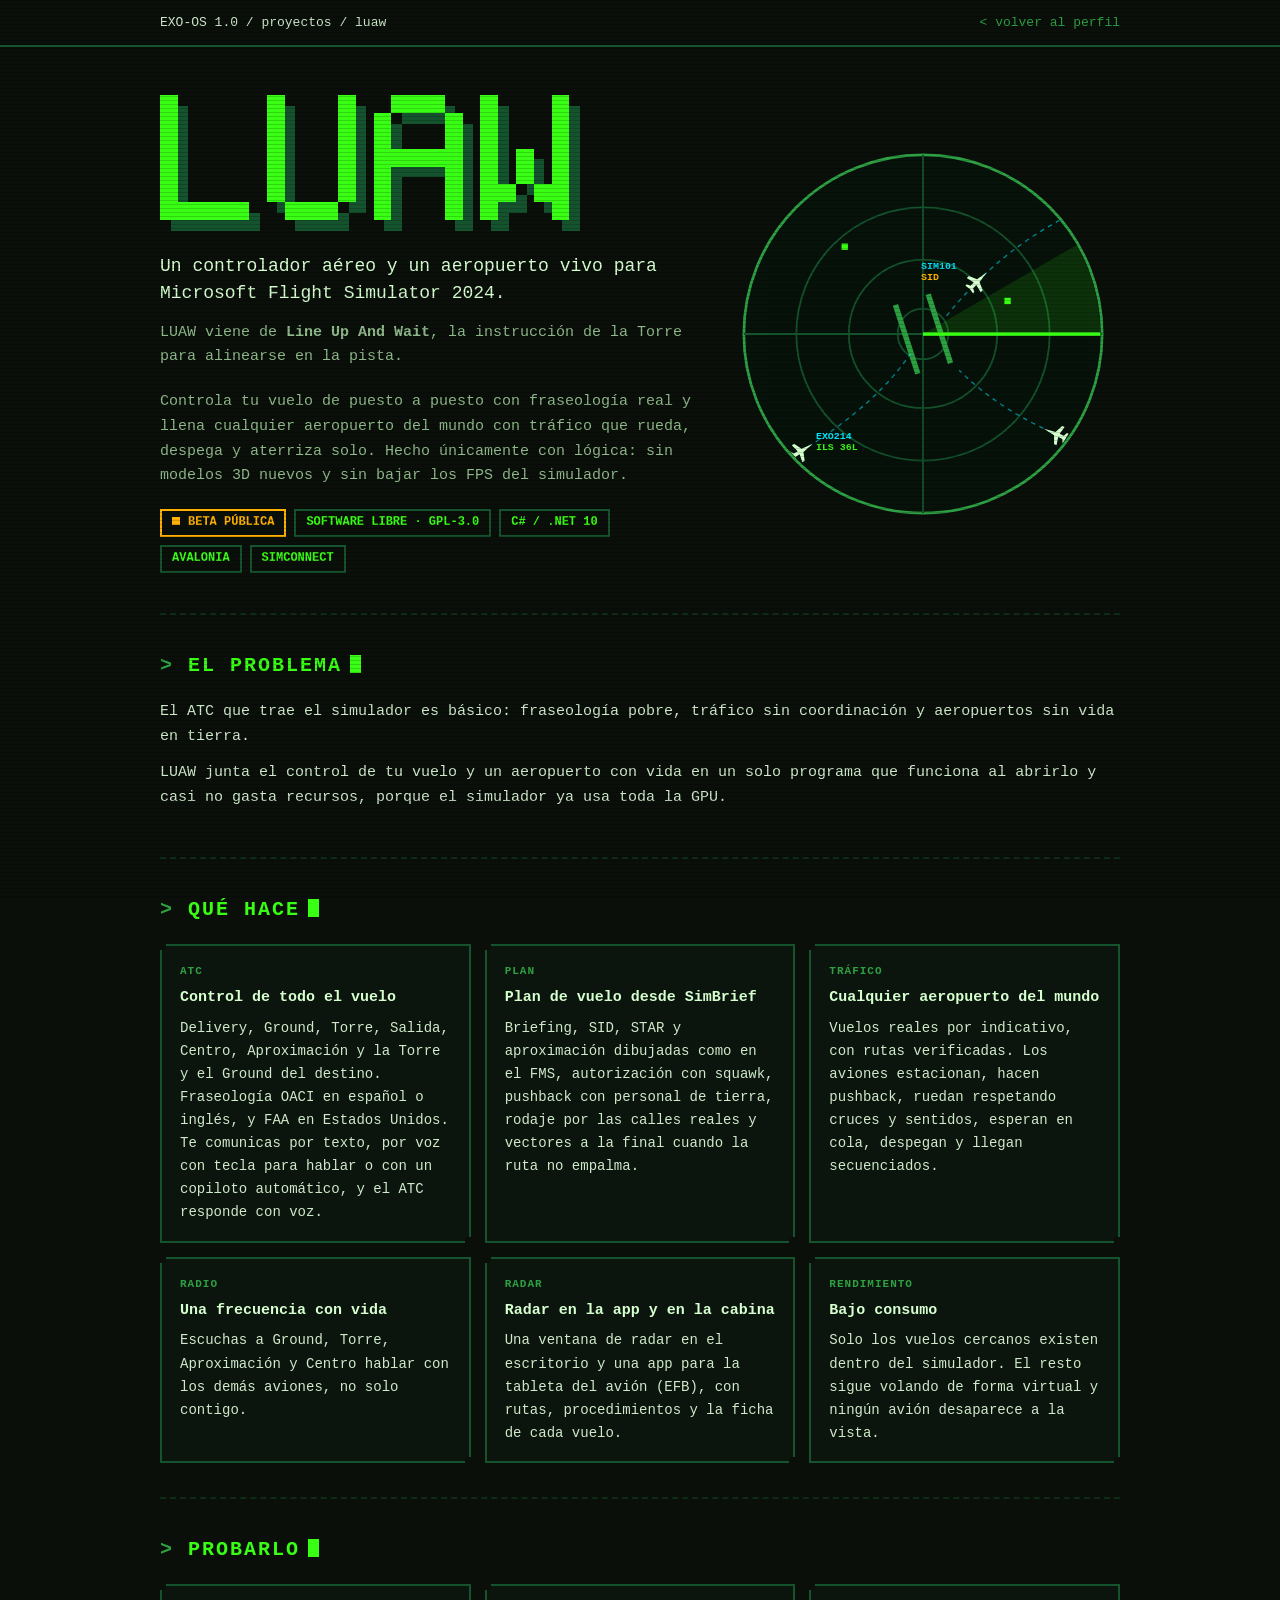
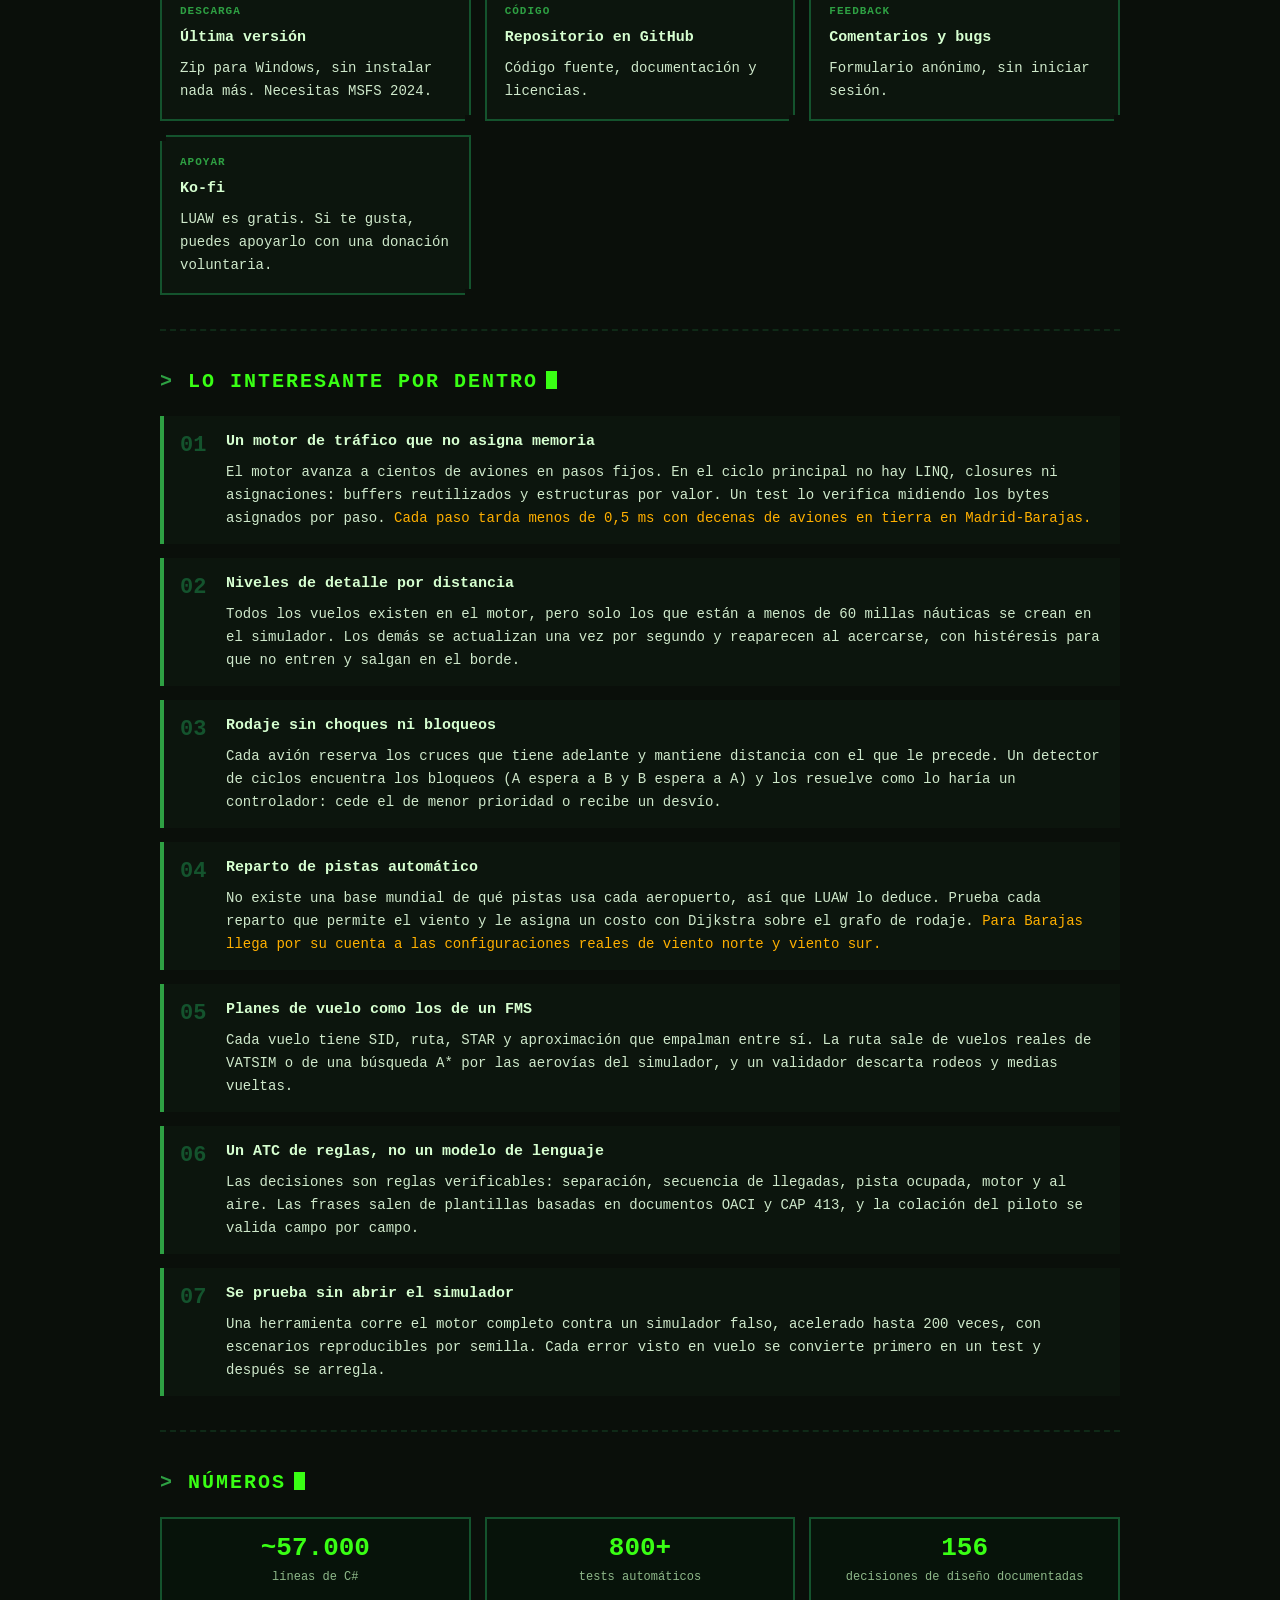
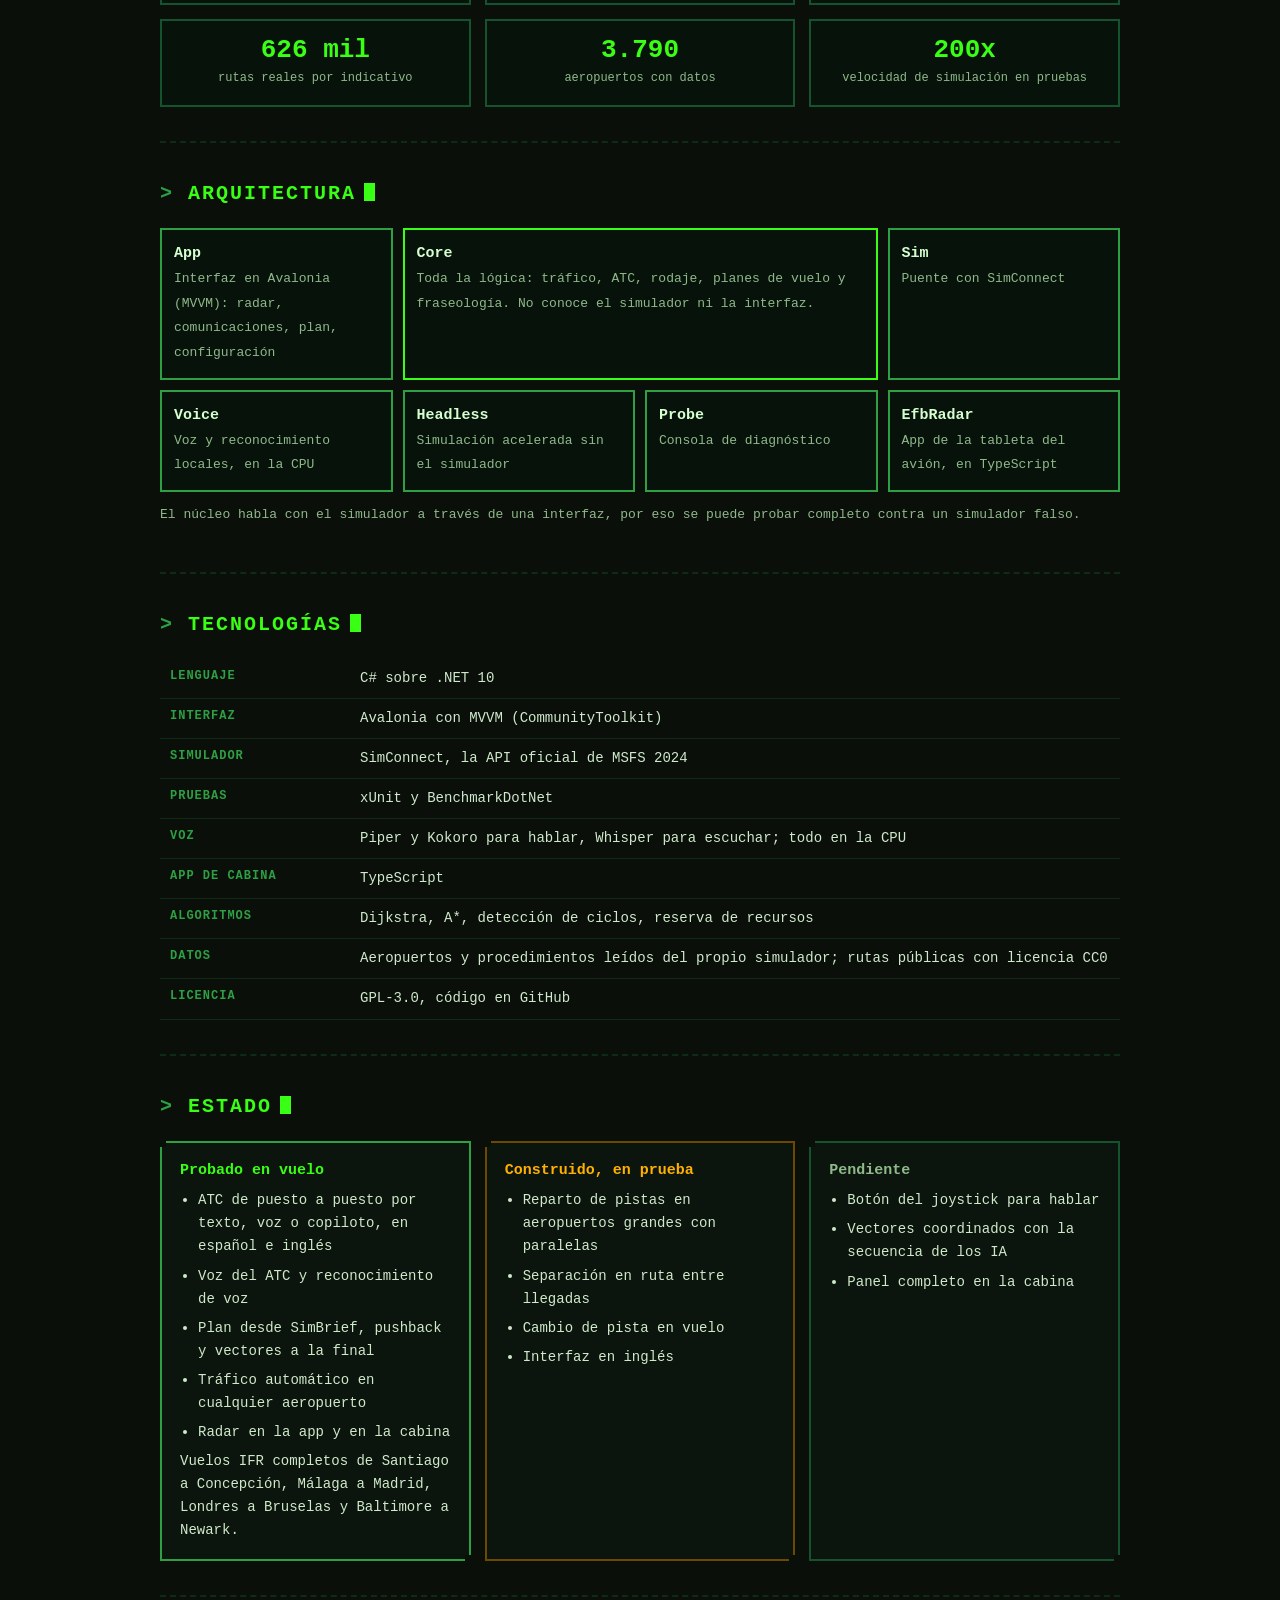
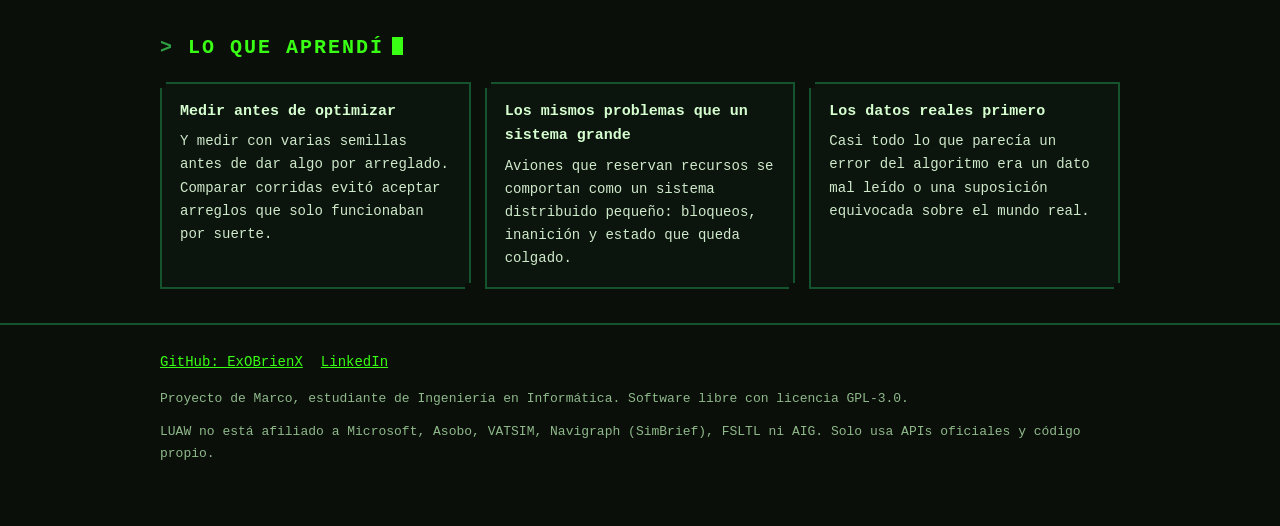
==== docs/luaw/index.html @ 966541e1 "SimATC ahora es LUAW: tarjeta, pagina del proyecto actualizada y redireccion" ====
<!doctype html>
<html lang="es">
<head>
<meta charset="utf-8">
<meta name="viewport" content="width=device-width, initial-scale=1">
<title>LUAW — ATC y tráfico IA para MSFS 2024</title>
<meta name="description" content="LUAW (Line Up And Wait): un controlador aéreo y un aeropuerto vivo para Microsoft Flight Simulator 2024. Software libre en C# / .NET, en beta.">
<link rel="icon" type="image/png" href="logo.png">
<link rel="stylesheet" href="../proyecto.css">
</head>
<body>

<header class="top">
  <div class="wrap">
    <span>EXO-OS 1.0 / proyectos / luaw</span>
    <a href="https://github.com/ExOBrienX">&lt; volver al perfil</a>
  </div>
</header>

<main class="wrap">

  <div class="hero">
    <div>
      <h1>LUAW</h1>
      <img class="title" src="titulo.svg" alt="LUAW" width="236" height="76">
      <p class="lead">Un controlador aéreo y un aeropuerto vivo para Microsoft Flight Simulator 2024.</p>
      <p class="sub">LUAW viene de <b>Line Up And Wait</b>, la instrucción de la Torre para alinearse en la pista.</p>
      <p class="sub">Controla tu vuelo de puesto a puesto con fraseología real y llena cualquier aeropuerto del mundo con tráfico que rueda, despega y aterriza solo. Hecho únicamente con lógica: sin modelos 3D nuevos y sin bajar los FPS del simulador.</p>
      <ul class="chips">
        <li class="wip">BETA PÚBLICA</li>
        <li>SOFTWARE LIBRE · GPL-3.0</li>
        <li>C# / .NET 10</li>
        <li>AVALONIA</li>
        <li>SIMCONNECT</li>
      </ul>
    </div>

    <svg class="radar" viewBox="0 0 420 420" role="img" aria-label="Animación decorativa de un radar con aviones">
      <defs><clipPath id="scope"><circle cx="210" cy="210" r="196"/></clipPath></defs>
      <circle cx="210" cy="210" r="198" fill="#07130a" stroke="#2ea043" stroke-width="3"/>
      <g fill="none" stroke="#14532d" stroke-width="2">
        <circle cx="210" cy="210" r="140"/><circle cx="210" cy="210" r="82"/><circle cx="210" cy="210" r="28"/>
        <path d="M12 210H408M210 12V408"/>
      </g>
      <g clip-path="url(#scope)">
        <!-- pistas paralelas -->
        <g transform="rotate(-18 210 210)" fill="#2ea043">
          <rect x="188" y="170" width="6" height="80"/><rect x="226" y="170" width="6" height="80"/>
        </g>
        <!-- rutas -->
        <g fill="none" stroke="#00e5ff" stroke-width="1.5" stroke-dasharray="5 5" opacity=".55">
          <path id="r1" d="M40 360 Q150 300 196 232"/>
          <path id="r2" d="M236 190 Q300 110 390 70"/>
          <path id="r3" d="M380 330 Q300 300 250 250"/>
        </g>
        <g class="sweep">
          <path d="M210 210 L408 210 A198 198 0 0 0 381 111 Z" fill="#39ff14" opacity=".13"/>
          <rect x="210" y="208" width="198" height="4" fill="#39ff14"/>
        </g>
        <rect class="blip" x="120" y="110" width="7" height="7" fill="#39ff14"/>
        <rect class="blip" x="300" y="170" width="7" height="7" fill="#39ff14" style="animation-delay:1.5s"/>
        <!-- aviones -->
        <g>
          <animateMotion dur="14s" repeatCount="indefinite" rotate="auto"><mpath href="#r1"/></animateMotion>
          <path d="M12 0 L-1 -2 L-5 -11 L-8 -11 L-6 -2 L-11 -2 L-13 -6 L-15 -6 L-14 0 L-15 6 L-13 6 L-11 2 L-6 2 L-8 11 L-5 11 L-1 2 Z" fill="#d6ffd0"/>
        </g>
        <g font-family="Consolas, monospace" font-size="11" font-weight="700" fill="#00e5ff">
          <animateMotion dur="14s" repeatCount="indefinite"><mpath href="#r1"/></animateMotion>
          <text x="14" y="-12">EXO214</text><text x="14" y="0" fill="#39ff14">ILS 36L</text>
        </g>
        <g>
          <animateMotion dur="11s" repeatCount="indefinite" rotate="auto"><mpath href="#r2"/></animateMotion>
          <path d="M12 0 L-1 -2 L-5 -11 L-8 -11 L-6 -2 L-11 -2 L-13 -6 L-15 -6 L-14 0 L-15 6 L-13 6 L-11 2 L-6 2 L-8 11 L-5 11 L-1 2 Z" fill="#d6ffd0"/>
        </g>
        <g font-family="Consolas, monospace" font-size="11" font-weight="700" fill="#00e5ff">
          <animateMotion dur="11s" repeatCount="indefinite"><mpath href="#r2"/></animateMotion>
          <text x="-64" y="-12">SIM101</text><text x="-64" y="0" fill="#ffb000">SID</text>
        </g>
        <g>
          <animateMotion dur="17s" repeatCount="indefinite" rotate="auto"><mpath href="#r3"/></animateMotion>
          <path d="M12 0 L-1 -2 L-5 -11 L-8 -11 L-6 -2 L-11 -2 L-13 -6 L-15 -6 L-14 0 L-15 6 L-13 6 L-11 2 L-6 2 L-8 11 L-5 11 L-1 2 Z" fill="#d6ffd0"/>
        </g>
      </g>
    </svg>
  </div>

  <section>
    <h2>El problema</h2>
    <p>El ATC que trae el simulador es básico: fraseología pobre, tráfico sin coordinación y aeropuertos sin vida en tierra.</p>
    <p>LUAW junta el control de tu vuelo y un aeropuerto con vida en un solo programa que funciona al abrirlo y casi no gasta recursos, porque el simulador ya usa toda la GPU.</p>
  </section>

  <section>
    <h2>Qué hace</h2>
    <div class="grid">
      <div class="card"><span class="tag">ATC</span><h3>Control de todo el vuelo</h3><p>Delivery, Ground, Torre, Salida, Centro, Aproximación y la Torre y el Ground del destino. Fraseología OACI en español o inglés, y FAA en Estados Unidos. Te comunicas por texto, por voz con tecla para hablar o con un copiloto automático, y el ATC responde con voz.</p></div>
      <div class="card"><span class="tag">PLAN</span><h3>Plan de vuelo desde SimBrief</h3><p>Briefing, SID, STAR y aproximación dibujadas como en el FMS, autorización con squawk, pushback con personal de tierra, rodaje por las calles reales y vectores a la final cuando la ruta no empalma.</p></div>
      <div class="card"><span class="tag">TRÁFICO</span><h3>Cualquier aeropuerto del mundo</h3><p>Vuelos reales por indicativo, con rutas verificadas. Los aviones estacionan, hacen pushback, ruedan respetando cruces y sentidos, esperan en cola, despegan y llegan secuenciados.</p></div>
      <div class="card"><span class="tag">RADIO</span><h3>Una frecuencia con vida</h3><p>Escuchas a Ground, Torre, Aproximación y Centro hablar con los demás aviones, no solo contigo.</p></div>
      <div class="card"><span class="tag">RADAR</span><h3>Radar en la app y en la cabina</h3><p>Una ventana de radar en el escritorio y una app para la tableta del avión (EFB), con rutas, procedimientos y la ficha de cada vuelo.</p></div>
      <div class="card"><span class="tag">RENDIMIENTO</span><h3>Bajo consumo</h3><p>Solo los vuelos cercanos existen dentro del simulador. El resto sigue volando de forma virtual y ningún avión desaparece a la vista.</p></div>
    </div>
  </section>

  <section>
    <h2>Probarlo</h2>
    <div class="grid">
      <a class="card" style="text-decoration:none;color:inherit;display:block" href="https://github.com/ExOBrienX/LUAW/releases/latest"><span class="tag">DESCARGA</span><h3>Última versión</h3><p>Zip para Windows, sin instalar nada más. Necesitas MSFS 2024.</p></a>
      <a class="card" style="text-decoration:none;color:inherit;display:block" href="https://github.com/ExOBrienX/LUAW"><span class="tag">CÓDIGO</span><h3>Repositorio en GitHub</h3><p>Código fuente, documentación y licencias.</p></a>
      <a class="card" style="text-decoration:none;color:inherit;display:block" href="https://forms.gle/voKhCbMmKeNZTsLP9"><span class="tag">FEEDBACK</span><h3>Comentarios y bugs</h3><p>Formulario anónimo, sin iniciar sesión.</p></a>
      <a class="card" style="text-decoration:none;color:inherit;display:block" href="https://ko-fi.com/exo_brienx"><span class="tag">APOYAR</span><h3>Ko-fi</h3><p>LUAW es gratis. Si te gusta, puedes apoyarlo con una donación voluntaria.</p></a>
    </div>
  </section>

  <section>
    <h2>Lo interesante por dentro</h2>
    <ol class="deep">
      <li><h3>Un motor de tráfico que no asigna memoria</h3><p>El motor avanza a cientos de aviones en pasos fijos. En el ciclo principal no hay LINQ, closures ni asignaciones: buffers reutilizados y estructuras por valor. Un test lo verifica midiendo los bytes asignados por paso. <span class="fact">Cada paso tarda menos de 0,5 ms con decenas de aviones en tierra en Madrid-Barajas.</span></p></li>
      <li><h3>Niveles de detalle por distancia</h3><p>Todos los vuelos existen en el motor, pero solo los que están a menos de 60 millas náuticas se crean en el simulador. Los demás se actualizan una vez por segundo y reaparecen al acercarse, con histéresis para que no entren y salgan en el borde.</p></li>
      <li><h3>Rodaje sin choques ni bloqueos</h3><p>Cada avión reserva los cruces que tiene adelante y mantiene distancia con el que le precede. Un detector de ciclos encuentra los bloqueos (A espera a B y B espera a A) y los resuelve como lo haría un controlador: cede el de menor prioridad o recibe un desvío.</p></li>
      <li><h3>Reparto de pistas automático</h3><p>No existe una base mundial de qué pistas usa cada aeropuerto, así que LUAW lo deduce. Prueba cada reparto que permite el viento y le asigna un costo con Dijkstra sobre el grafo de rodaje. <span class="fact">Para Barajas llega por su cuenta a las configuraciones reales de viento norte y viento sur.</span></p></li>
      <li><h3>Planes de vuelo como los de un FMS</h3><p>Cada vuelo tiene SID, ruta, STAR y aproximación que empalman entre sí. La ruta sale de vuelos reales de VATSIM o de una búsqueda A* por las aerovías del simulador, y un validador descarta rodeos y medias vueltas.</p></li>
      <li><h3>Un ATC de reglas, no un modelo de lenguaje</h3><p>Las decisiones son reglas verificables: separación, secuencia de llegadas, pista ocupada, motor y al aire. Las frases salen de plantillas basadas en documentos OACI y CAP 413, y la colación del piloto se valida campo por campo.</p></li>
      <li><h3>Se prueba sin abrir el simulador</h3><p>Una herramienta corre el motor completo contra un simulador falso, acelerado hasta 200 veces, con escenarios reproducibles por semilla. Cada error visto en vuelo se convierte primero en un test y después se arregla.</p></li>
    </ol>
  </section>

  <section>
    <h2>Números</h2>
    <div class="stats">
      <div class="stat"><b>~57.000</b><span>líneas de C#</span></div>
      <div class="stat"><b>800+</b><span>tests automáticos</span></div>
      <div class="stat"><b>156</b><span>decisiones de diseño documentadas</span></div>
      <div class="stat"><b>626 mil</b><span>rutas reales por indicativo</span></div>
      <div class="stat"><b>3.790</b><span>aeropuertos con datos</span></div>
      <div class="stat"><b>200x</b><span>velocidad de simulación en pruebas</span></div>
    </div>
  </section>

  <section>
    <h2>Arquitectura</h2>
    <div class="arch">
      <div class="box"><b>App</b><span>Interfaz en Avalonia (MVVM): radar, comunicaciones, plan, configuración</span></div>
      <div class="box core"><b>Core</b><span>Toda la lógica: tráfico, ATC, rodaje, planes de vuelo y fraseología. No conoce el simulador ni la interfaz.</span></div>
      <div class="box"><b>Sim</b><span>Puente con SimConnect</span></div>
      <div class="box"><b>Voice</b><span>Voz y reconocimiento locales, en la CPU</span></div>
      <div class="box"><b>Headless</b><span>Simulación acelerada sin el simulador</span></div>
      <div class="box"><b>Probe</b><span>Consola de diagnóstico</span></div>
      <div class="box"><b>EfbRadar</b><span>App de la tableta del avión, en TypeScript</span></div>
    </div>
    <p class="note">El núcleo habla con el simulador a través de una interfaz, por eso se puede probar completo contra un simulador falso.</p>
  </section>

  <section>
    <h2>Tecnologías</h2>
    <table>
      <tr><th>Lenguaje</th><td>C# sobre .NET 10</td></tr>
      <tr><th>Interfaz</th><td>Avalonia con MVVM (CommunityToolkit)</td></tr>
      <tr><th>Simulador</th><td>SimConnect, la API oficial de MSFS 2024</td></tr>
      <tr><th>Pruebas</th><td>xUnit y BenchmarkDotNet</td></tr>
      <tr><th>Voz</th><td>Piper y Kokoro para hablar, Whisper para escuchar; todo en la CPU</td></tr>
      <tr><th>App de cabina</th><td>TypeScript</td></tr>
      <tr><th>Algoritmos</th><td>Dijkstra, A*, detección de ciclos, reserva de recursos</td></tr>
      <tr><th>Datos</th><td>Aeropuertos y procedimientos leídos del propio simulador; rutas públicas con licencia CC0</td></tr>
      <tr><th>Licencia</th><td>GPL-3.0, código en GitHub</td></tr>
    </table>
  </section>

  <section>
    <h2>Estado</h2>
    <div class="cols">
      <div class="card ok"><h3>Probado en vuelo</h3><ul>
        <li>ATC de puesto a puesto por texto, voz o copiloto, en español e inglés</li>
        <li>Voz del ATC y reconocimiento de voz</li>
        <li>Plan desde SimBrief, pushback y vectores a la final</li>
        <li>Tráfico automático en cualquier aeropuerto</li>
        <li>Radar en la app y en la cabina</li>
      </ul><p class="note">Vuelos IFR completos de Santiago a Concepción, Málaga a Madrid, Londres a Bruselas y Baltimore a Newark.</p></div>
      <div class="card test"><h3>Construido, en prueba</h3><ul>
        <li>Reparto de pistas en aeropuertos grandes con paralelas</li>
        <li>Separación en ruta entre llegadas</li>
        <li>Cambio de pista en vuelo</li>
        <li>Interfaz en inglés</li>
      </ul></div>
      <div class="card todo"><h3>Pendiente</h3><ul>
        <li>Botón del joystick para hablar</li>
        <li>Vectores coordinados con la secuencia de los IA</li>
        <li>Panel completo en la cabina</li>
      </ul></div>
    </div>
  </section>

  <section>
    <h2>Lo que aprendí</h2>
    <div class="grid">
      <div class="card"><h3>Medir antes de optimizar</h3><p>Y medir con varias semillas antes de dar algo por arreglado. Comparar corridas evitó aceptar arreglos que solo funcionaban por suerte.</p></div>
      <div class="card"><h3>Los mismos problemas que un sistema grande</h3><p>Aviones que reservan recursos se comportan como un sistema distribuido pequeño: bloqueos, inanición y estado que queda colgado.</p></div>
      <div class="card"><h3>Los datos reales primero</h3><p>Casi todo lo que parecía un error del algoritmo era un dato mal leído o una suposición equivocada sobre el mundo real.</p></div>
    </div>
  </section>

</main>

<footer>
  <div class="wrap">
    <div class="links">
      <a href="https://github.com/ExOBrienX">GitHub: ExOBrienX</a>
      <a href="https://www.linkedin.com/in/marco-paredes-ram%C3%ADrez-3a2082268">LinkedIn</a>
    </div>
    <p>Proyecto de Marco, estudiante de Ingeniería en Informática. Software libre con licencia GPL-3.0.</p>
    <p>LUAW no está afiliado a Microsoft, Asobo, VATSIM, Navigraph (SimBrief), FSLTL ni AIG. Solo usa APIs oficiales y código propio.</p>
  </div>
</footer>

</body>
</html>
---- docs/proyecto.css ----
:root {
  --bg: #0a0f0a; --panel: #0c150d; --scr: #07130a;
  --g: #39ff14; --g2: #2ea043; --g3: #14532d; --g4: #0f2a17;
  --txt: #cfe9cb; --dim: #8fb98a; --wh: #d6ffd0;
  --am: #ffb000; --cy: #00e5ff; --mg: #ff2e88;
  --mono: "Cascadia Code", Consolas, "Courier New", monospace;
}
* { box-sizing: border-box; }
html { scroll-behavior: smooth; }
body {
  margin: 0; background: var(--bg); color: var(--txt);
  font-family: var(--mono); font-size: 15px; line-height: 1.65;
}
/* líneas de barrido tipo CRT, muy suaves */
body::after {
  content: ""; position: fixed; inset: 0; pointer-events: none; z-index: 50;
  background: repeating-linear-gradient(to bottom, rgba(0,0,0,.16) 0 1px, transparent 1px 4px);
}
a { color: var(--g); }
a:hover { color: var(--wh); }
.wrap { max-width: 1000px; margin: 0 auto; padding: 0 20px; }

/* cabecera */
header.top { border-bottom: 2px solid var(--g3); }
header.top .wrap { display: flex; justify-content: space-between; align-items: center; gap: 12px; padding-block: 12px; font-size: 13px; }
header.top a { text-decoration: none; color: var(--g2); }
header.top a:hover { color: var(--g); }

.hero { display: grid; grid-template-columns: 1.15fr .85fr; gap: 32px; align-items: center; padding: 48px 0 40px; }
.hero img.title { width: min(100%, 420px); height: auto; display: block; }
.hero h1 { position: absolute; left: -9999px; }
.lead { font-size: 18px; color: var(--wh); margin: 22px 0 14px; line-height: 1.5; }
.sub { color: var(--dim); margin: 0 0 20px; }
.chips { display: flex; flex-wrap: wrap; gap: 8px; margin: 0; padding: 0; list-style: none; }
.chips li { border: 2px solid var(--g3); padding: 2px 10px; font-size: 12px; font-weight: 700; color: var(--g); background: var(--bg); }
.chips li.wip { border-color: var(--am); color: var(--am); }
.chips li.wip::before { content: ""; display: inline-block; width: 8px; height: 8px; background: var(--am); margin-right: 8px; animation: blink 1s steps(1) infinite; }
@keyframes blink { 50% { opacity: 0; } }

.radar { width: 100%; max-width: 380px; justify-self: center; }
.radar .sweep { transform-origin: 210px 210px; animation: sweep 5s steps(60) infinite; }
@keyframes sweep { to { transform: rotate(360deg); } }
.radar .blip { animation: blink 3s steps(1) infinite; }

/* secciones */
section { padding: 34px 0; border-top: 2px dashed var(--g4); }
h2 { font-size: 20px; letter-spacing: 2px; text-transform: uppercase; color: var(--g); margin: 0 0 18px; }
h2::before { content: "> "; color: var(--g2); }
h2::after { content: ""; display: inline-block; width: 11px; height: 18px; background: var(--g); margin-left: 8px; vertical-align: -2px; animation: blink 1s steps(1) infinite; }
h3 { font-size: 15px; color: var(--wh); margin: 0 0 6px; }
p { margin: 0 0 12px; }

.grid { display: grid; gap: 14px; grid-template-columns: repeat(auto-fit, minmax(280px, 1fr)); }
.card { background: var(--panel); border: 2px solid var(--g3); padding: 16px 18px; position: relative; }
.card::before, .card::after { content: ""; position: absolute; width: 6px; height: 6px; background: var(--bg); }
.card::before { top: -2px; left: -2px; } .card::after { bottom: -2px; right: -2px; }
.card p { margin: 0; color: var(--txt); font-size: 14px; }
.card .tag { font-size: 11px; font-weight: 700; color: var(--g2); letter-spacing: 1px; display: block; margin-bottom: 6px; }

ol.deep { list-style: none; counter-reset: n; margin: 0; padding: 0; display: grid; gap: 14px; }
ol.deep li { counter-increment: n; background: var(--panel); border-left: 4px solid var(--g2); padding: 14px 18px 14px 62px; position: relative; }
ol.deep li::before { content: counter(n, decimal-leading-zero); position: absolute; left: 16px; top: 12px; font-size: 22px; font-weight: 700; color: var(--g3); }
ol.deep p { margin: 0; font-size: 14px; }
ol.deep .fact { color: var(--am); }

.stats { display: grid; gap: 14px; grid-template-columns: repeat(auto-fit, minmax(min(100%, 260px), 1fr)); }
.grid.two { grid-template-columns: repeat(auto-fit, minmax(min(100%, 400px), 1fr)); }
.stat { background: var(--scr); border: 2px solid var(--g3); padding: 14px; text-align: center; }
.stat b { display: block; font-size: 26px; color: var(--g); line-height: 1.2; }
.stat span { font-size: 12px; color: var(--dim); }

.arch { display: grid; gap: 10px; grid-template-columns: repeat(4, 1fr); }
.arch .box { border: 2px solid var(--g2); background: var(--scr); padding: 12px; }
.arch .box.core { grid-column: span 2; border-color: var(--g); }
.arch .box b { color: var(--wh); display: block; }
.arch .box span { font-size: 13px; color: var(--dim); }
.arch .tools { grid-column: 1 / -1; border-style: dashed; border-color: var(--g3); }
.note { color: var(--dim); font-size: 13px; margin-top: 12px; }

table { width: 100%; border-collapse: collapse; font-size: 14px; }
th, td { text-align: left; padding: 8px 10px; border-bottom: 1px solid var(--g4); vertical-align: top; }
th { color: var(--g2); font-size: 12px; letter-spacing: 1px; text-transform: uppercase; width: 190px; }

.cols { display: grid; gap: 14px; grid-template-columns: repeat(auto-fit, minmax(260px, 1fr)); }
.cols ul { margin: 0; padding-left: 18px; font-size: 14px; }
.cols li { margin-bottom: 6px; }
.ok h3 { color: var(--g); } .test h3 { color: var(--am); } .todo h3 { color: var(--dim); }
.ok { border-color: var(--g2); } .test { border-color: #6b4a00; }

footer { border-top: 2px solid var(--g3); padding: 26px 0 50px; font-size: 13px; color: var(--dim); }
footer .links { display: flex; flex-wrap: wrap; gap: 18px; margin-bottom: 14px; font-size: 14px; }

@media (max-width: 760px) {
  .hero { grid-template-columns: 1fr; padding-top: 32px; }
  .arch { grid-template-columns: 1fr 1fr; }
  th { width: 120px; }
  ol.deep li { padding-left: 54px; }
}
@media (prefers-reduced-motion: reduce) {
  * { animation: none !important; }
}
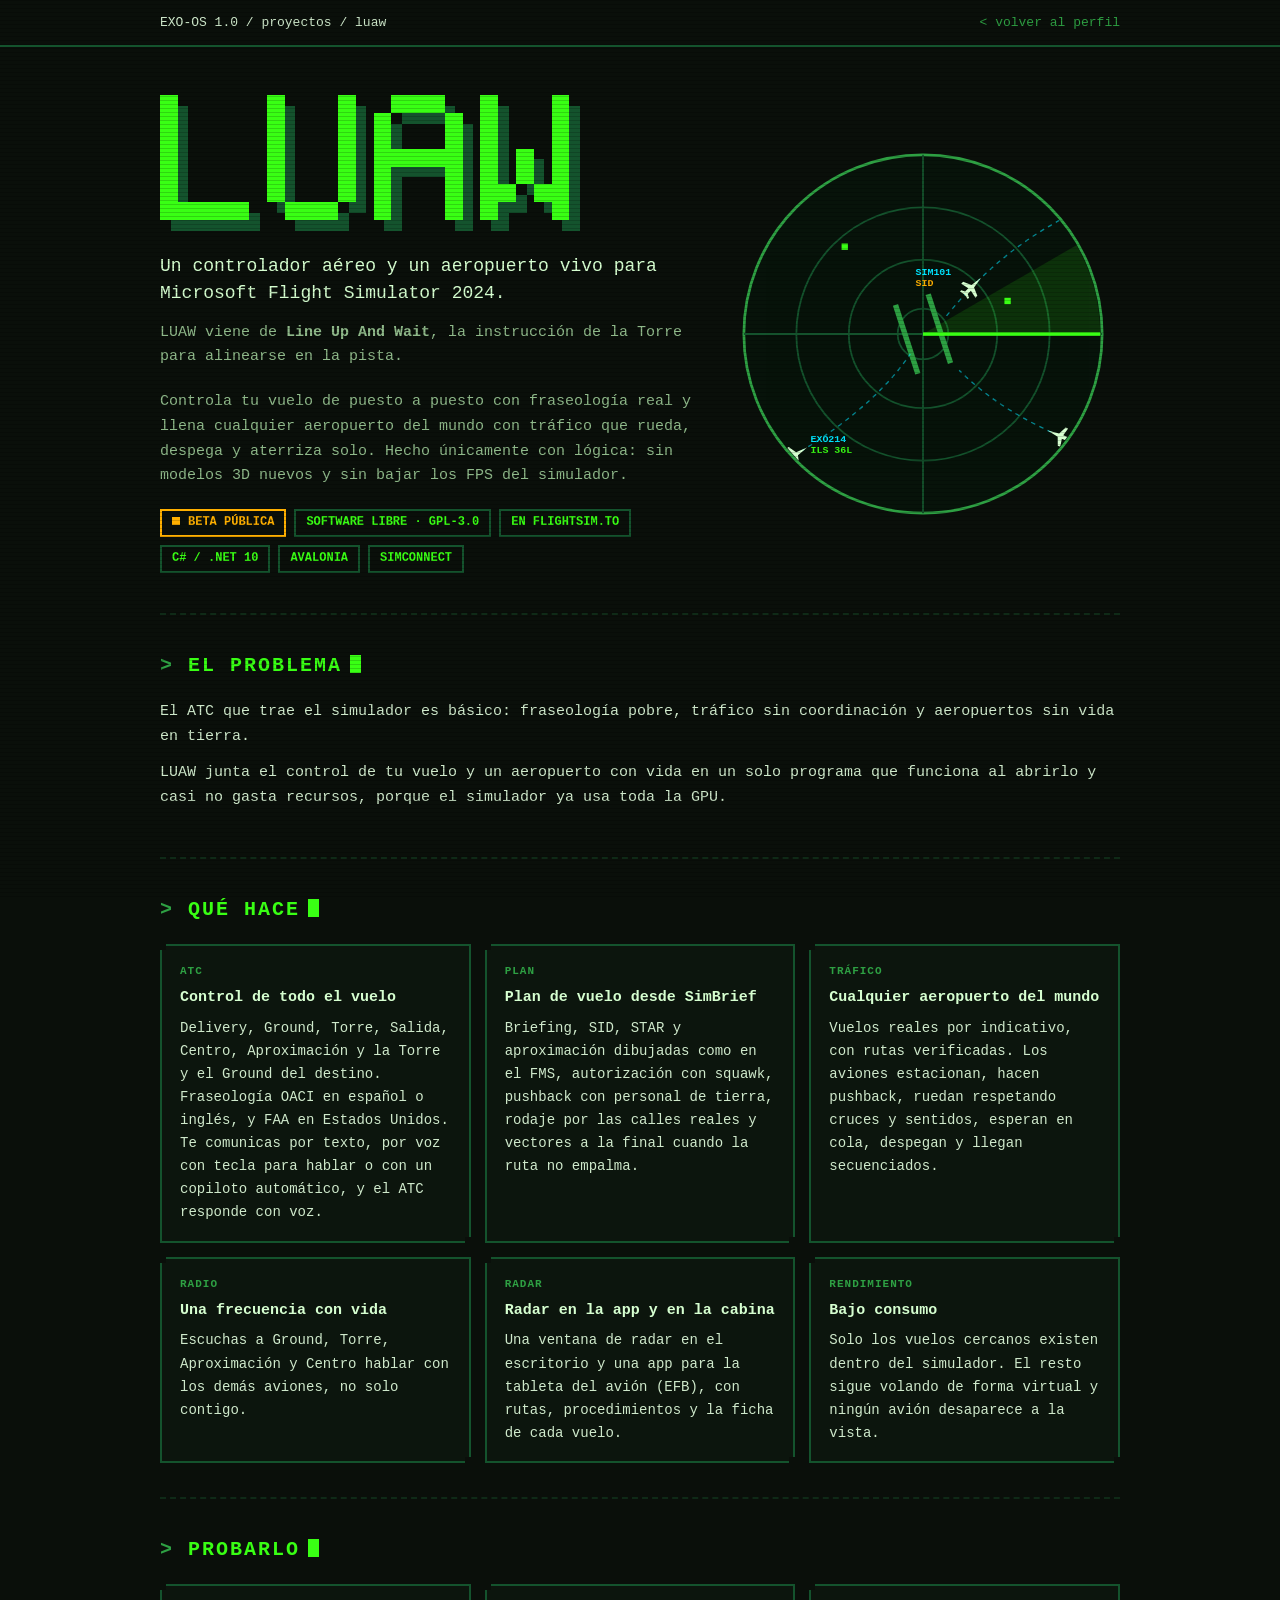
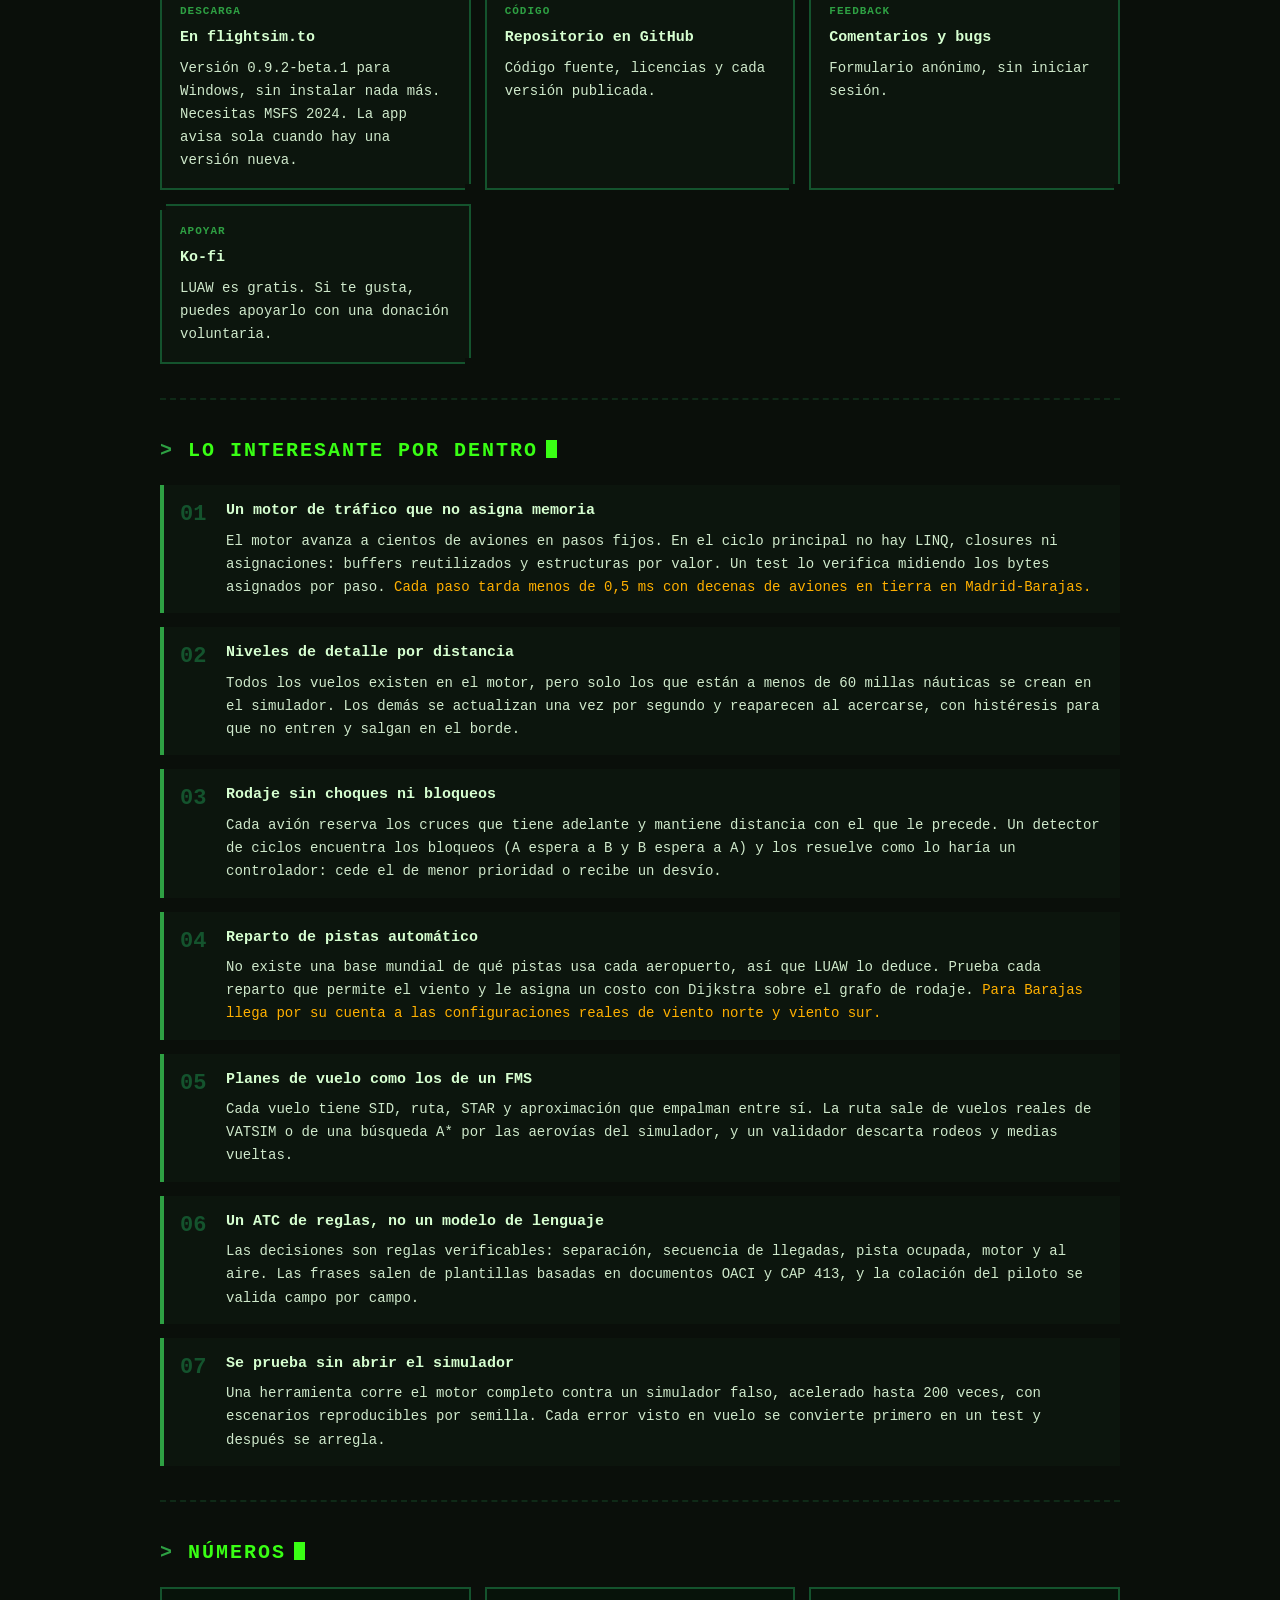
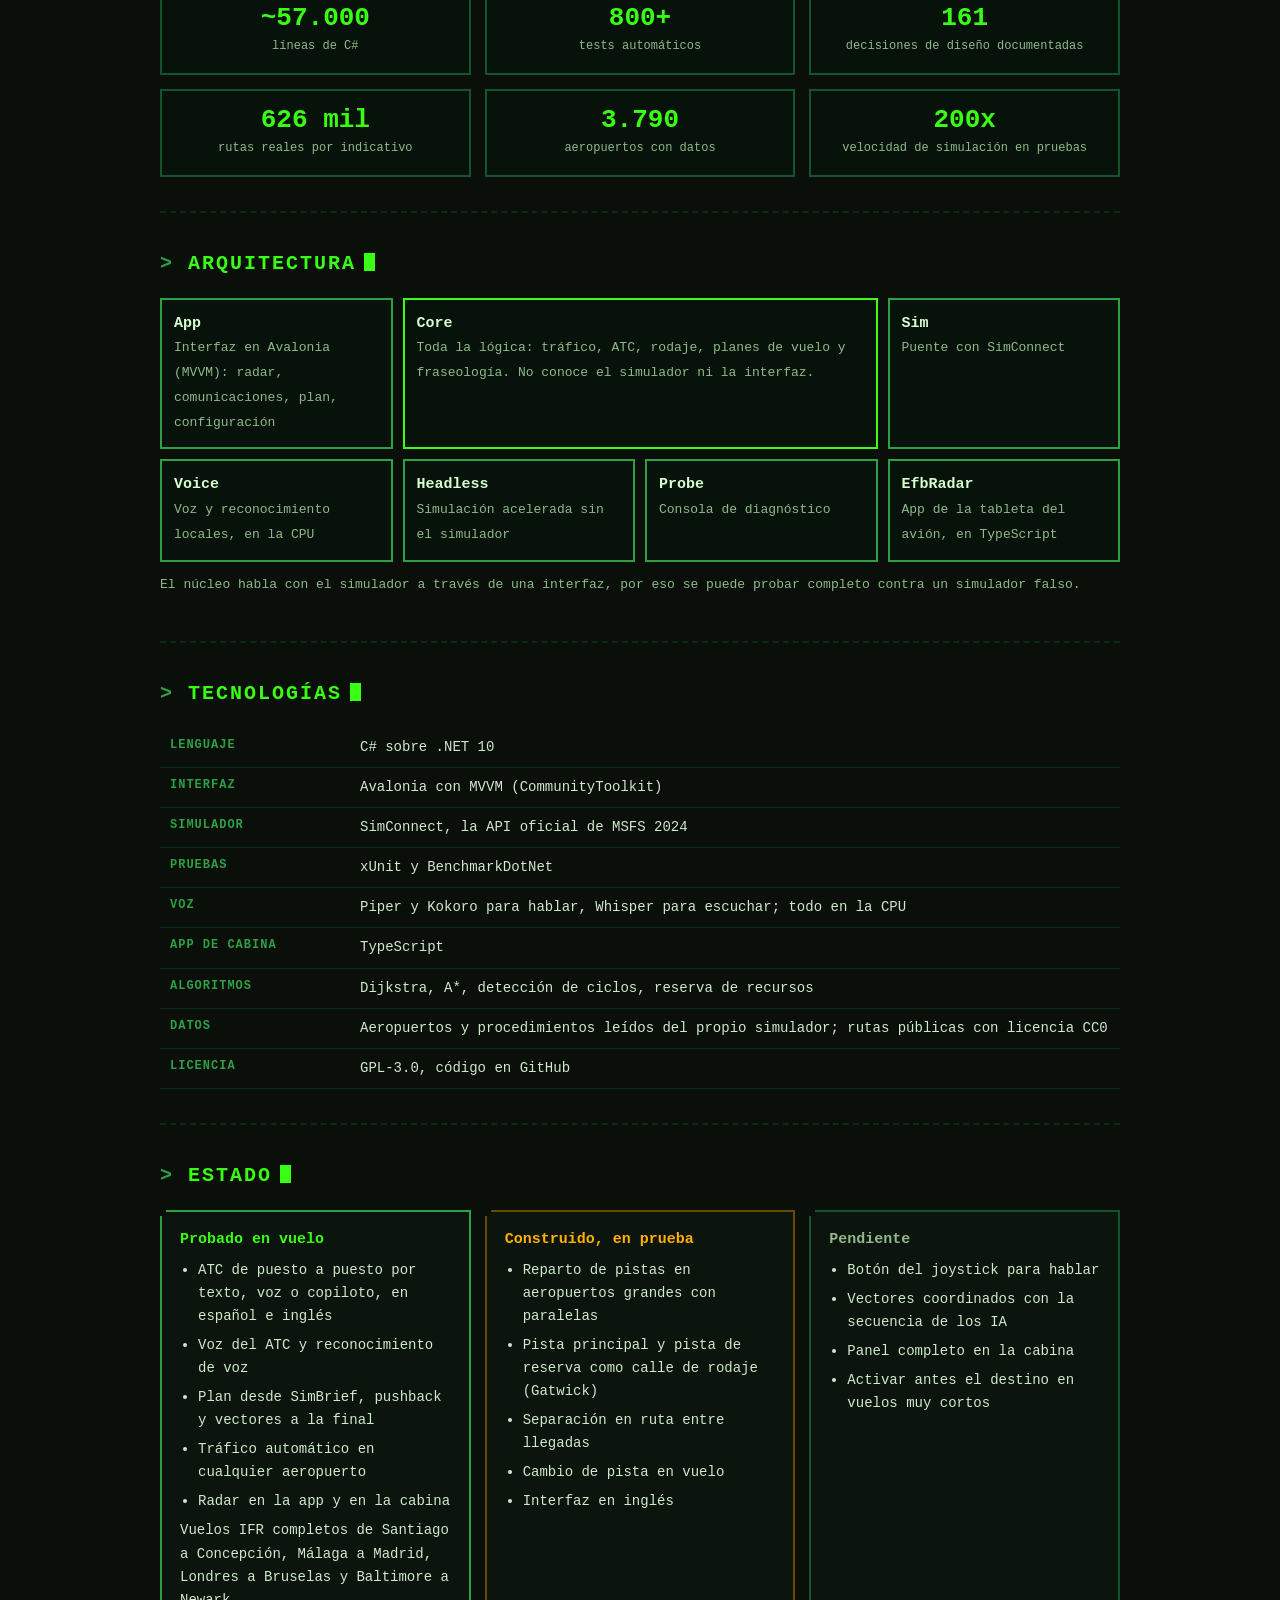
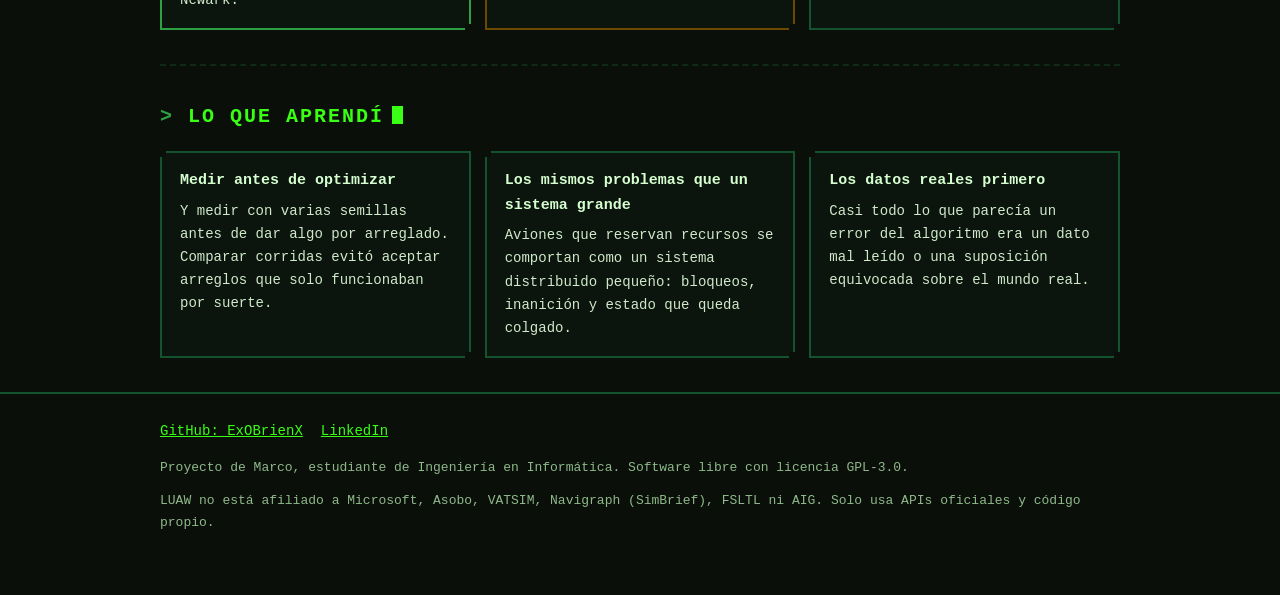
==== commit 42faecdb: "LUAW: descarga en flightsim.to y estado de la 0.9.2" ====
--- a/docs/luaw/index.html
+++ b/docs/luaw/index.html
@@ -29,6 +29,7 @@
       <ul class="chips">
         <li class="wip">BETA PÚBLICA</li>
         <li>SOFTWARE LIBRE · GPL-3.0</li>
+        <li>EN FLIGHTSIM.TO</li>
         <li>C# / .NET 10</li>
         <li>AVALONIA</li>
         <li>SIMCONNECT</li>
@@ -105,8 +106,8 @@
   <section>
     <h2>Probarlo</h2>
     <div class="grid">
-      <a class="card" style="text-decoration:none;color:inherit;display:block" href="https://github.com/ExOBrienX/LUAW/releases/latest"><span class="tag">DESCARGA</span><h3>Última versión</h3><p>Zip para Windows, sin instalar nada más. Necesitas MSFS 2024.</p></a>
-      <a class="card" style="text-decoration:none;color:inherit;display:block" href="https://github.com/ExOBrienX/LUAW"><span class="tag">CÓDIGO</span><h3>Repositorio en GitHub</h3><p>Código fuente, documentación y licencias.</p></a>
+      <a class="card" style="text-decoration:none;color:inherit;display:block" href="https://flightsim.to/addon/119356/luaw-atc-and-ai-traffic-for-msfs-2024-beta"><span class="tag">DESCARGA</span><h3>En flightsim.to</h3><p>Versión 0.9.2-beta.1 para Windows, sin instalar nada más. Necesitas MSFS 2024. La app avisa sola cuando hay una versión nueva.</p></a>
+      <a class="card" style="text-decoration:none;color:inherit;display:block" href="https://github.com/ExOBrienX/LUAW"><span class="tag">CÓDIGO</span><h3>Repositorio en GitHub</h3><p>Código fuente, licencias y cada versión publicada.</p></a>
       <a class="card" style="text-decoration:none;color:inherit;display:block" href="https://forms.gle/voKhCbMmKeNZTsLP9"><span class="tag">FEEDBACK</span><h3>Comentarios y bugs</h3><p>Formulario anónimo, sin iniciar sesión.</p></a>
       <a class="card" style="text-decoration:none;color:inherit;display:block" href="https://ko-fi.com/exo_brienx"><span class="tag">APOYAR</span><h3>Ko-fi</h3><p>LUAW es gratis. Si te gusta, puedes apoyarlo con una donación voluntaria.</p></a>
     </div>
@@ -130,7 +131,7 @@
     <div class="stats">
       <div class="stat"><b>~57.000</b><span>líneas de C#</span></div>
       <div class="stat"><b>800+</b><span>tests automáticos</span></div>
-      <div class="stat"><b>156</b><span>decisiones de diseño documentadas</span></div>
+      <div class="stat"><b>161</b><span>decisiones de diseño documentadas</span></div>
       <div class="stat"><b>626 mil</b><span>rutas reales por indicativo</span></div>
       <div class="stat"><b>3.790</b><span>aeropuertos con datos</span></div>
       <div class="stat"><b>200x</b><span>velocidad de simulación en pruebas</span></div>
@@ -178,6 +179,7 @@
       </ul><p class="note">Vuelos IFR completos de Santiago a Concepción, Málaga a Madrid, Londres a Bruselas y Baltimore a Newark.</p></div>
       <div class="card test"><h3>Construido, en prueba</h3><ul>
         <li>Reparto de pistas en aeropuertos grandes con paralelas</li>
+        <li>Pista principal y pista de reserva como calle de rodaje (Gatwick)</li>
         <li>Separación en ruta entre llegadas</li>
         <li>Cambio de pista en vuelo</li>
         <li>Interfaz en inglés</li>
@@ -186,6 +188,7 @@
         <li>Botón del joystick para hablar</li>
         <li>Vectores coordinados con la secuencia de los IA</li>
         <li>Panel completo en la cabina</li>
+        <li>Activar antes el destino en vuelos muy cortos</li>
       </ul></div>
     </div>
   </section>
